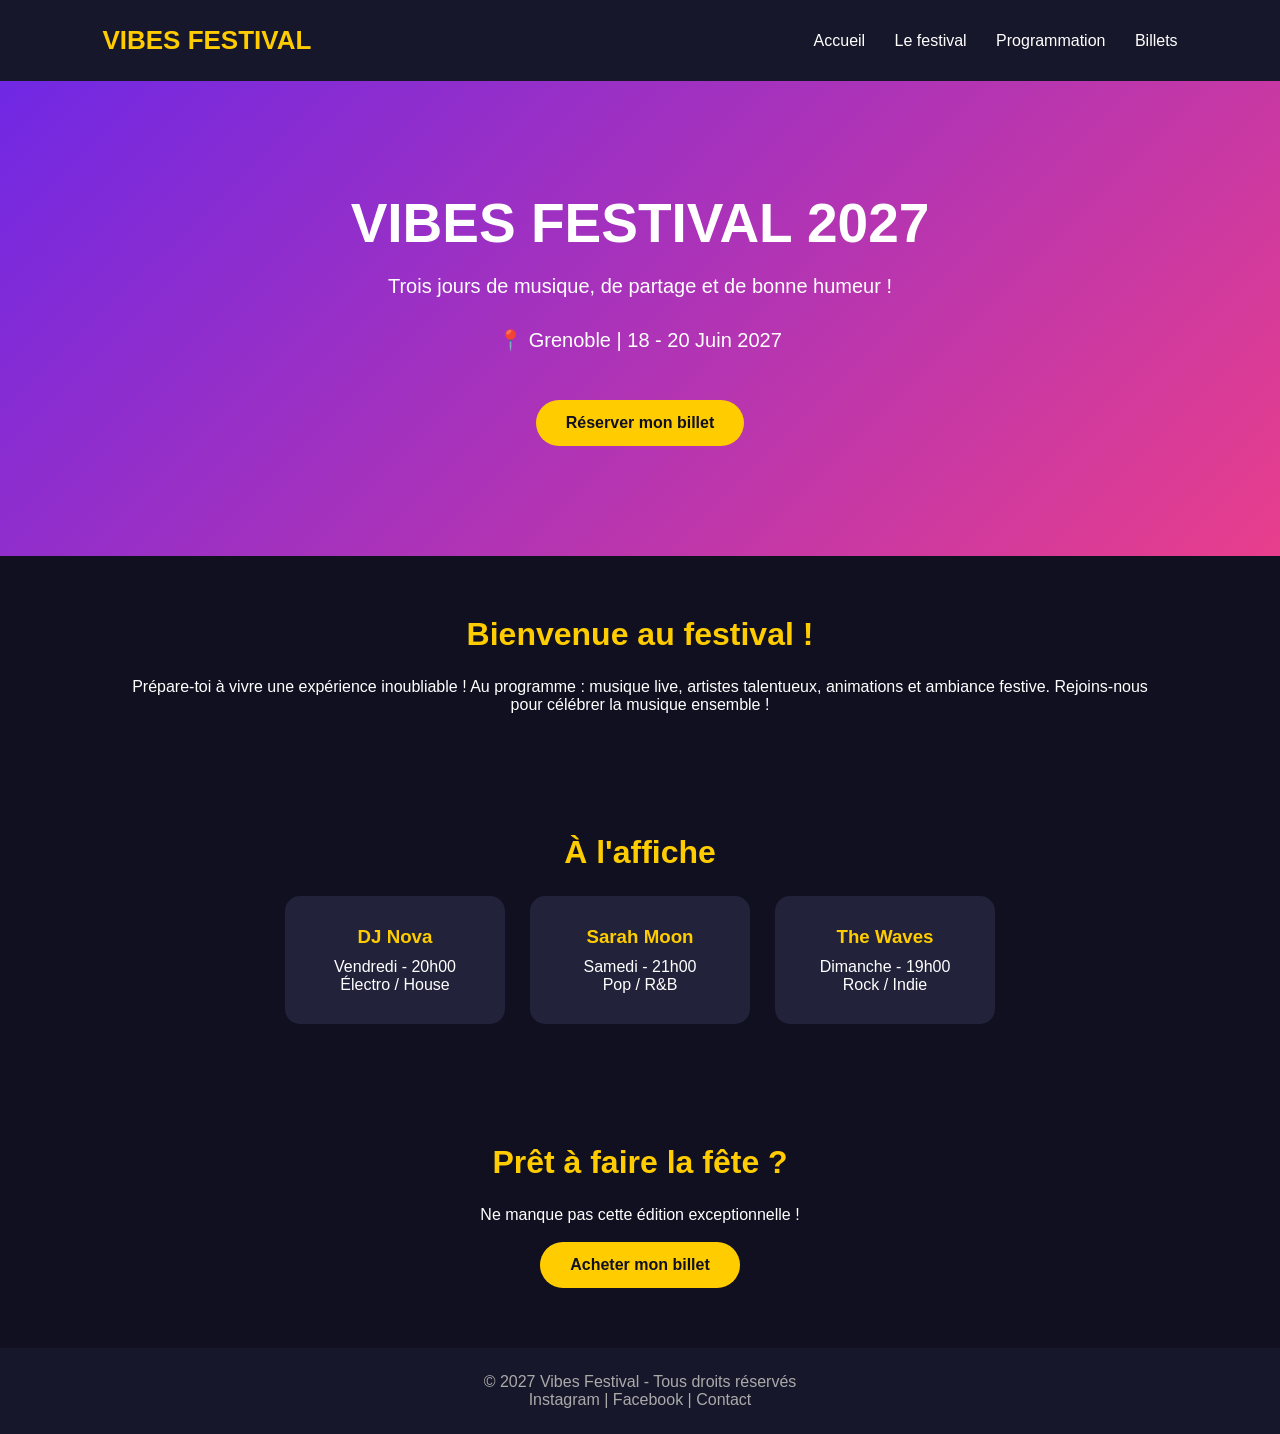
==== index.html @ 0eef146c "Mise à jour de l accueil festival" ====
<!DOCTYPE html>
<html lang="fr">
<head>
    <meta charset="UTF-8">
    <meta name="viewport" content="width=device-width, initial-scale=1.0">
    <title>VIBES FESTIVAL</title>
    <style>
        * {
            margin: 0;
            padding: 0;
            box-sizing: border-box;
        }

        body {
            font-family: Arial, sans-serif;
            background: #101020;
            color: white;
        }

        header {
            display: flex;
            justify-content: space-between;
            align-items: center;
            padding: 25px 8%;
            background: #17172b;
        }

        header h2 {
            color: #ffcc00;
            font-size: 26px;
        }

        nav a {
            color: white;
            text-decoration: none;
            margin-left: 25px;
        }

        nav a:hover {
            color: #ffcc00;
        }

        .hero {
            text-align: center;
            padding: 110px 20px;
            background: linear-gradient(135deg, #7028e4, #e83e8c);
        }

        .hero h1 {
            font-size: 55px;
            margin-bottom: 20px;
        }

        .hero p {
            font-size: 20px;
            margin-bottom: 30px;
        }

        .btn {
            display: inline-block;
            padding: 14px 30px;
            background: #ffcc00;
            color: #101020;
            text-decoration: none;
            font-weight: bold;
            border-radius: 30px;
        }

        .section {
            padding: 60px 10%;
            text-align: center;
        }

        .section h2 {
            color: #ffcc00;
            margin-bottom: 25px;
            font-size: 32px;
        }

        .artists {
            display: flex;
            justify-content: center;
            gap: 25px;
            flex-wrap: wrap;
        }

        .artist {
            background: #22223b;
            padding: 30px;
            border-radius: 15px;
            width: 220px;
        }

        .artist h3 {
            color: #ffcc00;
            margin-bottom: 10px;
        }

        footer {
            text-align: center;
            padding: 25px;
            background: #17172b;
            color: #aaa;
        }
    </style>
</head>

<body>

    <header>
        <h2>VIBES FESTIVAL</h2>
        <nav>
            <a href="#accueil">Accueil</a>
            <a href="#festival">Le festival</a>
            <a href="#programmation">Programmation</a>
            <a href="#billets">Billets</a>
        </nav>
    </header>

    <section class="hero" id="accueil">
        <h1>VIBES FESTIVAL 2027</h1>
        <p>Trois jours de musique, de partage et de bonne humeur !</p>
        <p>📍 Grenoble | 18 - 20 Juin 2027</p>
        <br>
        <a href="#billets" class="btn">Réserver mon billet</a>
    </section>

    <section class="section" id="festival">
        <h2>Bienvenue au festival !</h2>
        <p>
            Prépare-toi à vivre une expérience inoubliable !
            Au programme : musique live, artistes talentueux,
            animations et ambiance festive.
            Rejoins-nous pour célébrer la musique ensemble !
        </p>
    </section>

    <section class="section" id="programmation">
        <h2>À l'affiche</h2>

        <div class="artists">
            <div class="artist">
                <h3>DJ Nova</h3>
                <p>Vendredi - 20h00</p>
                <p>Électro / House</p>
            </div>

            <div class="artist">
                <h3>Sarah Moon</h3>
                <p>Samedi - 21h00</p>
                <p>Pop / R&B</p>
            </div>

            <div class="artist">
                <h3>The Waves</h3>
                <p>Dimanche - 19h00</p>
                <p>Rock / Indie</p>
            </div>
        </div>
    </section>

    <section class="section" id="billets">
        <h2>Prêt à faire la fête ?</h2>
        <p>Ne manque pas cette édition exceptionnelle !</p>
        <br>
        <a href="mailto:contact@vibesfestival.fr" class="btn">
            Acheter mon billet
        </a>
    </section>

    <footer>
        <p>© 2027 Vibes Festival - Tous droits réservés</p>
        <p>Instagram | Facebook | Contact</p>
    </footer>

</body>
</html>
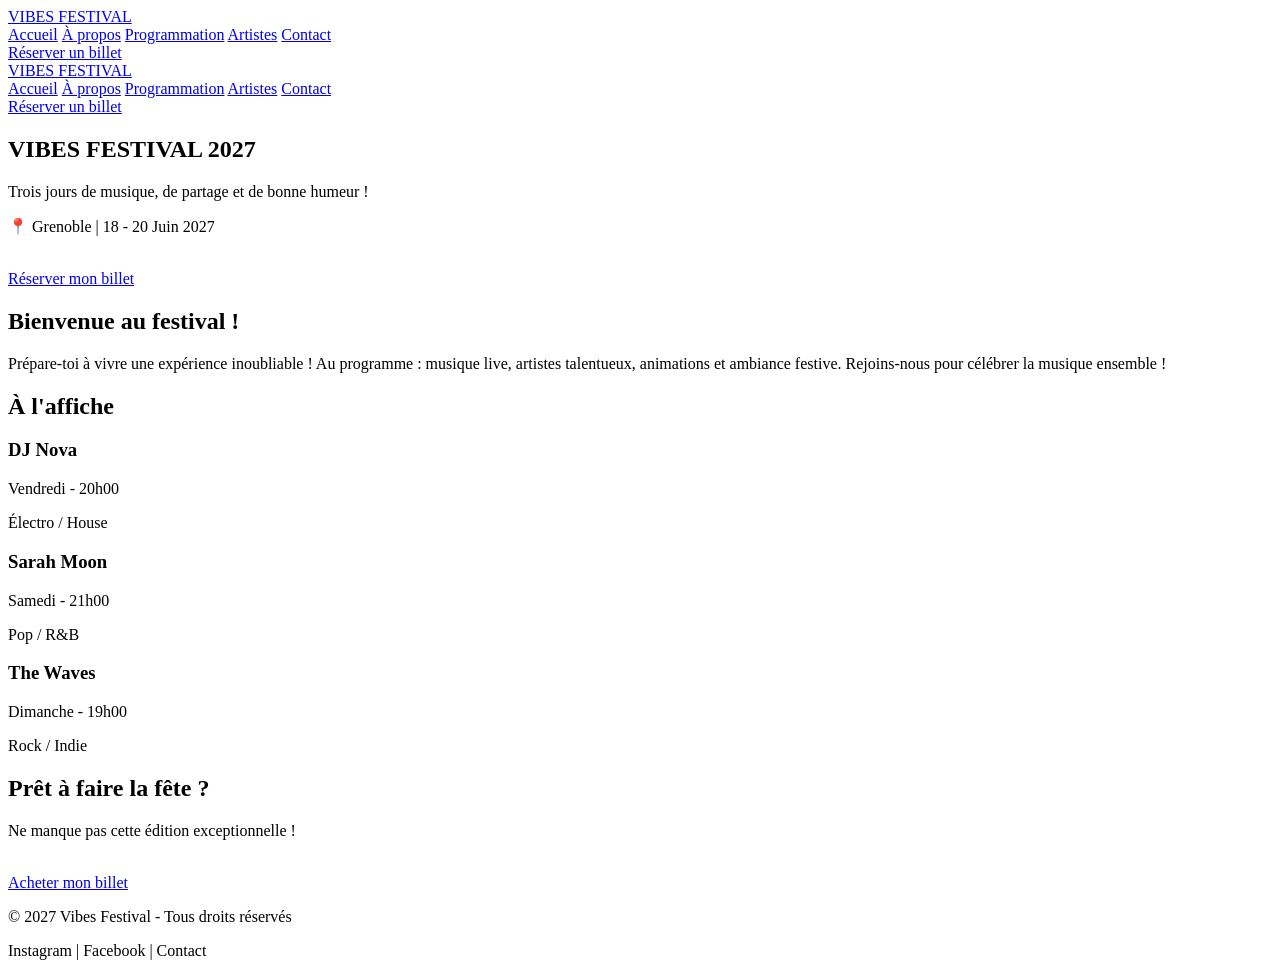
==== commit 8958cdc7: "Mise à jour du html" ====
--- a/index.html
+++ b/index.html
@@ -1,121 +1,43 @@
 
 <!DOCTYPE html>
 <html lang="fr">
-<head>
-    <meta charset="UTF-8">
-    <meta name="viewport" content="width=device-width, initial-scale=1.0">
-    <title>VIBES FESTIVAL</title>
-    <style>
-        * {
-            margin: 0;
-            padding: 0;
-            box-sizing: border-box;
-        }
+    <header>
 
-        body {
-            font-family: Arial, sans-serif;
-            background: #101020;
-            color: white;
-        }
+        <!-- Logo -->
+        <a href="#" class="logo">VIBES FESTIVAL</a>
 
-        header {
-            display: flex;
-            justify-content: space-between;
-            align-items: center;
-            padding: 25px 8%;
-            background: #17172b;
-        }
+        <!-- Navigation -->
+        <nav>
+            <a href="#">Accueil</a>
+            <a href="#">À propos</a>
+            <a href="#">Programmation</a>
+            <a href="#">Artistes</a>
+            <a href="#">Contact</a>
+        </nav>
 
-        header h2 {
-            color: #ffcc00;
-            font-size: 26px;
-        }
+        <!-- Bouton -->
+        <a href="#" class="btn">Réserver un billet</a>
 
-        nav a {
-            color: white;
-            text-decoration: none;
-            margin-left: 25px;
-        }
-
-        nav a:hover {
-            color: #ffcc00;
-        }
-
-        .hero {
-            text-align: center;
-            padding: 110px 20px;
-            background: linear-gradient(135deg, #7028e4, #e83e8c);
-        }
-
-        .hero h1 {
-            font-size: 55px;
-            margin-bottom: 20px;
-        }
-
-        .hero p {
-            font-size: 20px;
-            margin-bottom: 30px;
-        }
-
-        .btn {
-            display: inline-block;
-            padding: 14px 30px;
-            background: #ffcc00;
-            color: #101020;
-            text-decoration: none;
-            font-weight: bold;
-            border-radius: 30px;
-        }
-
-        .section {
-            padding: 60px 10%;
-            text-align: center;
-        }
-
-        .section h2 {
-            color: #ffcc00;
-            margin-bottom: 25px;
-            font-size: 32px;
-        }
-
-        .artists {
-            display: flex;
-            justify-content: center;
-            gap: 25px;
-            flex-wrap: wrap;
-        }
-
-        .artist {
-            background: #22223b;
-            padding: 30px;
-            border-radius: 15px;
-            width: 220px;
-        }
-
-        .artist h3 {
-            color: #ffcc00;
-            margin-bottom: 10px;
-        }
-
-        footer {
-            text-align: center;
-            padding: 25px;
-            background: #17172b;
-            color: #aaa;
-        }
-    </style>
-</head>
-
+    </header>
 <body>
 
-    <header>
-        <h2>VIBES FESTIVAL</h2>
+       <header>
+
+        <!-- Logo -->
+        <a href="#" class="logo">VIBES FESTIVAL</a>
+
+        <!-- Navigation -->
         <nav>
-            <a href="#accueil">Accueil</a>
-            <a href="#festival">Le festival</a>
-            <a href="#programmation">Programmation</a>
-            <a href="#billets">Billets</a>
+            <a href="#">Accueil</a>
+            <a href="#">À propos</a>
+            <a href="#">Programmation</a>
+            <a href="#">Artistes</a>
+            <a href="#">Contact</a>
         </nav>
+
+        <!-- Bouton -->
+        <a href="#" class="btn">Réserver un billet</a>
+
     </header>
 
     <section class="hero" id="accueil">
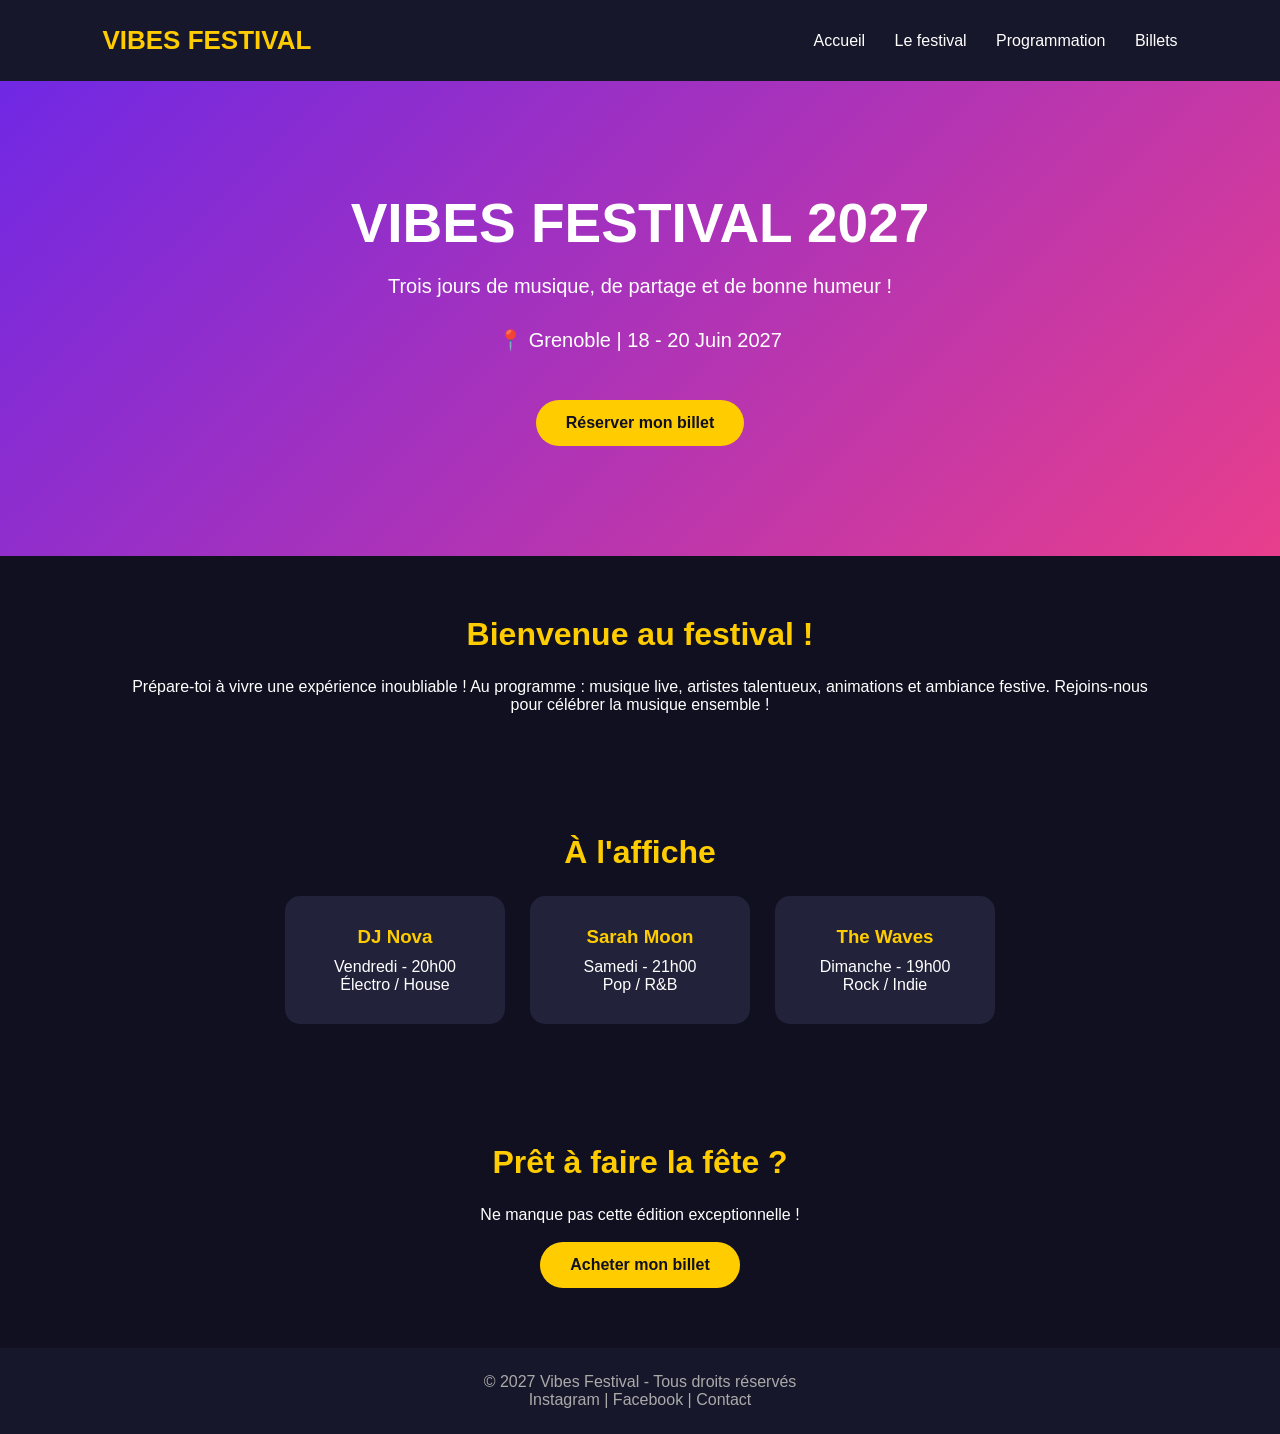
==== commit b3490523: "Merge 5e7c15fa601693093bec2ec935594c9e5f18f190 into 2f6ad09d4be857a4342604c8292785ebd4eafbe0" ====
--- a/index.html
+++ b/index.html
@@ -1,43 +1,121 @@
 
 <!DOCTYPE html>
 <html lang="fr">
-    <header>
+<head>
+    <meta charset="UTF-8">
+    <meta name="viewport" content="width=device-width, initial-scale=1.0">
+    <title>VIBES FESTIVAL</title>
+    <style>
+        * {
+            margin: 0;
+            padding: 0;
+            box-sizing: border-box;
+        }
 
-        <!-- Logo -->
-        <a href="#" class="logo">VIBES FESTIVAL</a>
+        body {
+            font-family: Arial, sans-serif;
+            background: #101020;
+            color: white;
+        }
 
-        <!-- Navigation -->
-        <nav>
-            <a href="#">Accueil</a>
-            <a href="#">À propos</a>
-            <a href="#">Programmation</a>
-            <a href="#">Artistes</a>
-            <a href="#">Contact</a>
-        </nav>
+        header {
+            display: flex;
+            justify-content: space-between;
+            align-items: center;
+            padding: 25px 8%;
+            background: #17172b;
+        }
 
-        <!-- Bouton -->
-        <a href="#" class="btn">Réserver un billet</a>
+        header h2 {
+            color: #ffcc00;
+            font-size: 26px;
+        }
 
-    </header>
+        nav a {
+            color: white;
+            text-decoration: none;
+            margin-left: 25px;
+        }
+
+        nav a:hover {
+            color: #ffcc00;
+        }
+
+        .hero {
+            text-align: center;
+            padding: 110px 20px;
+            background: linear-gradient(135deg, #7028e4, #e83e8c);
+        }
+
+        .hero h1 {
+            font-size: 55px;
+            margin-bottom: 20px;
+        }
+
+        .hero p {
+            font-size: 20px;
+            margin-bottom: 30px;
+        }
+
+        .btn {
+            display: inline-block;
+            padding: 14px 30px;
+            background: #ffcc00;
+            color: #101020;
+            text-decoration: none;
+            font-weight: bold;
+            border-radius: 30px;
+        }
+
+        .section {
+            padding: 60px 10%;
+            text-align: center;
+        }
+
+        .section h2 {
+            color: #ffcc00;
+            margin-bottom: 25px;
+            font-size: 32px;
+        }
+
+        .artists {
+            display: flex;
+            justify-content: center;
+            gap: 25px;
+            flex-wrap: wrap;
+        }
+
+        .artist {
+            background: #22223b;
+            padding: 30px;
+            border-radius: 15px;
+            width: 220px;
+        }
+
+        .artist h3 {
+            color: #ffcc00;
+            margin-bottom: 10px;
+        }
+
+        footer {
+            text-align: center;
+            padding: 25px;
+            background: #17172b;
+            color: #aaa;
+        }
+    </style>
+</head>
+
 <body>
 
-       <header>
-
-        <!-- Logo -->
-        <a href="#" class="logo">VIBES FESTIVAL</a>
-
-        <!-- Navigation -->
+    <header>
+        <h2>VIBES FESTIVAL</h2>
         <nav>
-            <a href="#">Accueil</a>
-            <a href="#">À propos</a>
-            <a href="#">Programmation</a>
-            <a href="#">Artistes</a>
-            <a href="#">Contact</a>
+            <a href="#accueil">Accueil</a>
+            <a href="#festival">Le festival</a>
+            <a href="#programmation">Programmation</a>
+            <a href="#billets">Billets</a>
         </nav>
-
-        <!-- Bouton -->
-        <a href="#" class="btn">Réserver un billet</a>
-
     </header>
 
     <section class="hero" id="accueil">
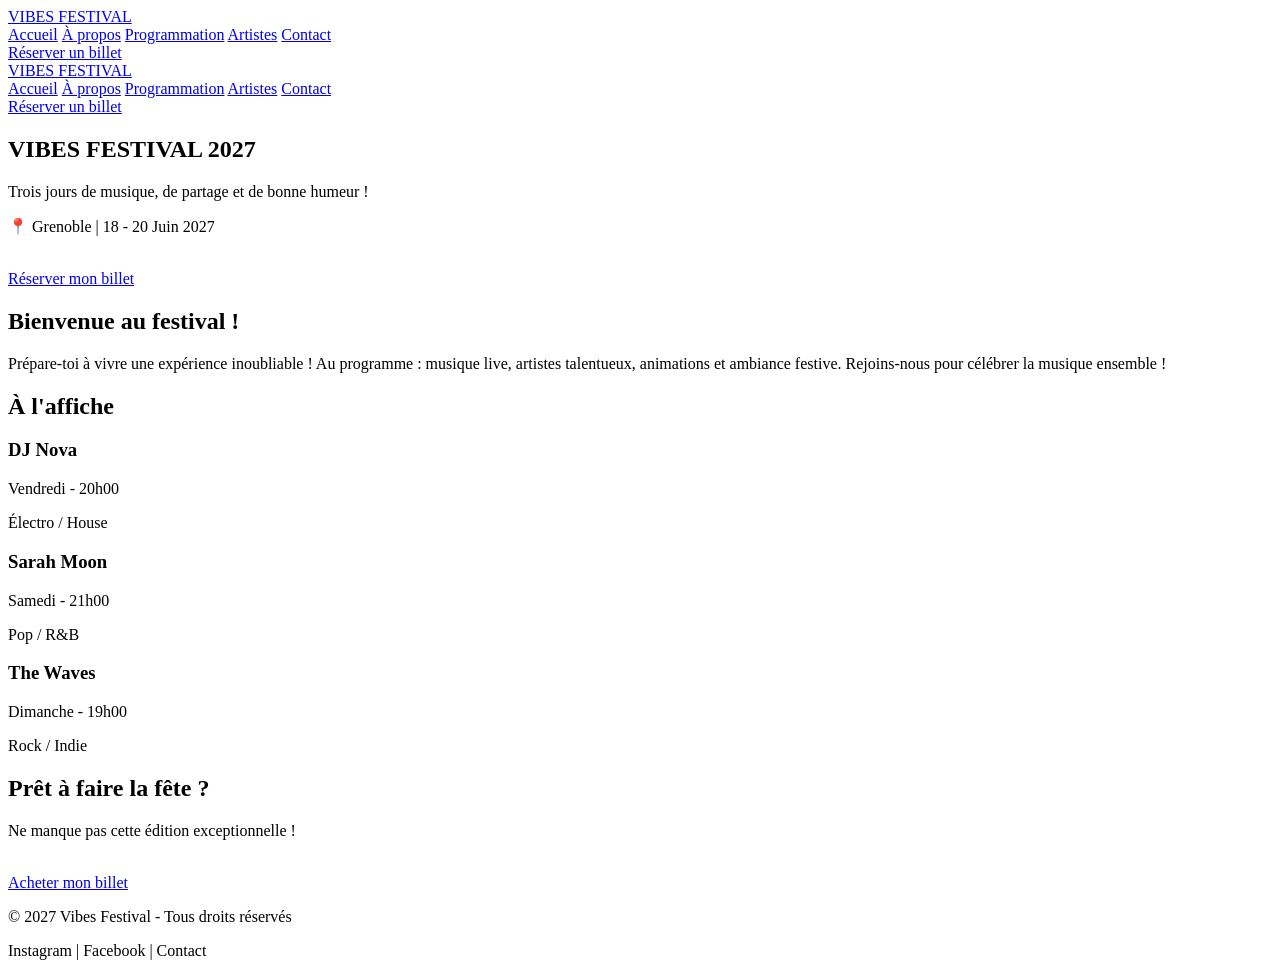
==== commit c31da6c7: "Merge ef4a00a7a72be91d96fa6ecc35f37d4595692461 into 2f6ad09d4be857a4342604c8292785ebd4eafbe0" ====
--- a/index.html
+++ b/index.html
@@ -1,121 +1,43 @@
 
 <!DOCTYPE html>
 <html lang="fr">
-<head>
-    <meta charset="UTF-8">
-    <meta name="viewport" content="width=device-width, initial-scale=1.0">
-    <title>VIBES FESTIVAL</title>
-    <style>
-        * {
-            margin: 0;
-            padding: 0;
-            box-sizing: border-box;
-        }
+    <header>
 
-        body {
-            font-family: Arial, sans-serif;
-            background: #101020;
-            color: white;
-        }
+        <!-- Logo -->
+        <a href="#" class="logo">VIBES FESTIVAL</a>
 
-        header {
-            display: flex;
-            justify-content: space-between;
-            align-items: center;
-            padding: 25px 8%;
-            background: #17172b;
-        }
+        <!-- Navigation -->
+        <nav>
+            <a href="#">Accueil</a>
+            <a href="#">À propos</a>
+            <a href="#">Programmation</a>
+            <a href="#">Artistes</a>
+            <a href="#">Contact</a>
+        </nav>
 
-        header h2 {
-            color: #ffcc00;
-            font-size: 26px;
-        }
+        <!-- Bouton -->
+        <a href="#" class="btn">Réserver un billet</a>
 
-        nav a {
-            color: white;
-            text-decoration: none;
-            margin-left: 25px;
-        }
-
-        nav a:hover {
-            color: #ffcc00;
-        }
-
-        .hero {
-            text-align: center;
-            padding: 110px 20px;
-            background: linear-gradient(135deg, #7028e4, #e83e8c);
-        }
-
-        .hero h1 {
-            font-size: 55px;
-            margin-bottom: 20px;
-        }
-
-        .hero p {
-            font-size: 20px;
-            margin-bottom: 30px;
-        }
-
-        .btn {
-            display: inline-block;
-            padding: 14px 30px;
-            background: #ffcc00;
-            color: #101020;
-            text-decoration: none;
-            font-weight: bold;
-            border-radius: 30px;
-        }
-
-        .section {
-            padding: 60px 10%;
-            text-align: center;
-        }
-
-        .section h2 {
-            color: #ffcc00;
-            margin-bottom: 25px;
-            font-size: 32px;
-        }
-
-        .artists {
-            display: flex;
-            justify-content: center;
-            gap: 25px;
-            flex-wrap: wrap;
-        }
-
-        .artist {
-            background: #22223b;
-            padding: 30px;
-            border-radius: 15px;
-            width: 220px;
-        }
-
-        .artist h3 {
-            color: #ffcc00;
-            margin-bottom: 10px;
-        }
-
-        footer {
-            text-align: center;
-            padding: 25px;
-            background: #17172b;
-            color: #aaa;
-        }
-    </style>
-</head>
-
+    </header>
 <body>
 
-    <header>
-        <h2>VIBES FESTIVAL</h2>
+       <header>
+
+        <!-- Logo -->
+        <a href="#" class="logo">VIBES FESTIVAL</a>
+
+        <!-- Navigation -->
         <nav>
-            <a href="#accueil">Accueil</a>
-            <a href="#festival">Le festival</a>
-            <a href="#programmation">Programmation</a>
-            <a href="#billets">Billets</a>
+            <a href="#">Accueil</a>
+            <a href="#">À propos</a>
+            <a href="#">Programmation</a>
+            <a href="#">Artistes</a>
+            <a href="#">Contact</a>
         </nav>
+
+        <!-- Bouton -->
+        <a href="#" class="btn">Réserver un billet</a>
+
     </header>
 
     <section class="hero" id="accueil">
